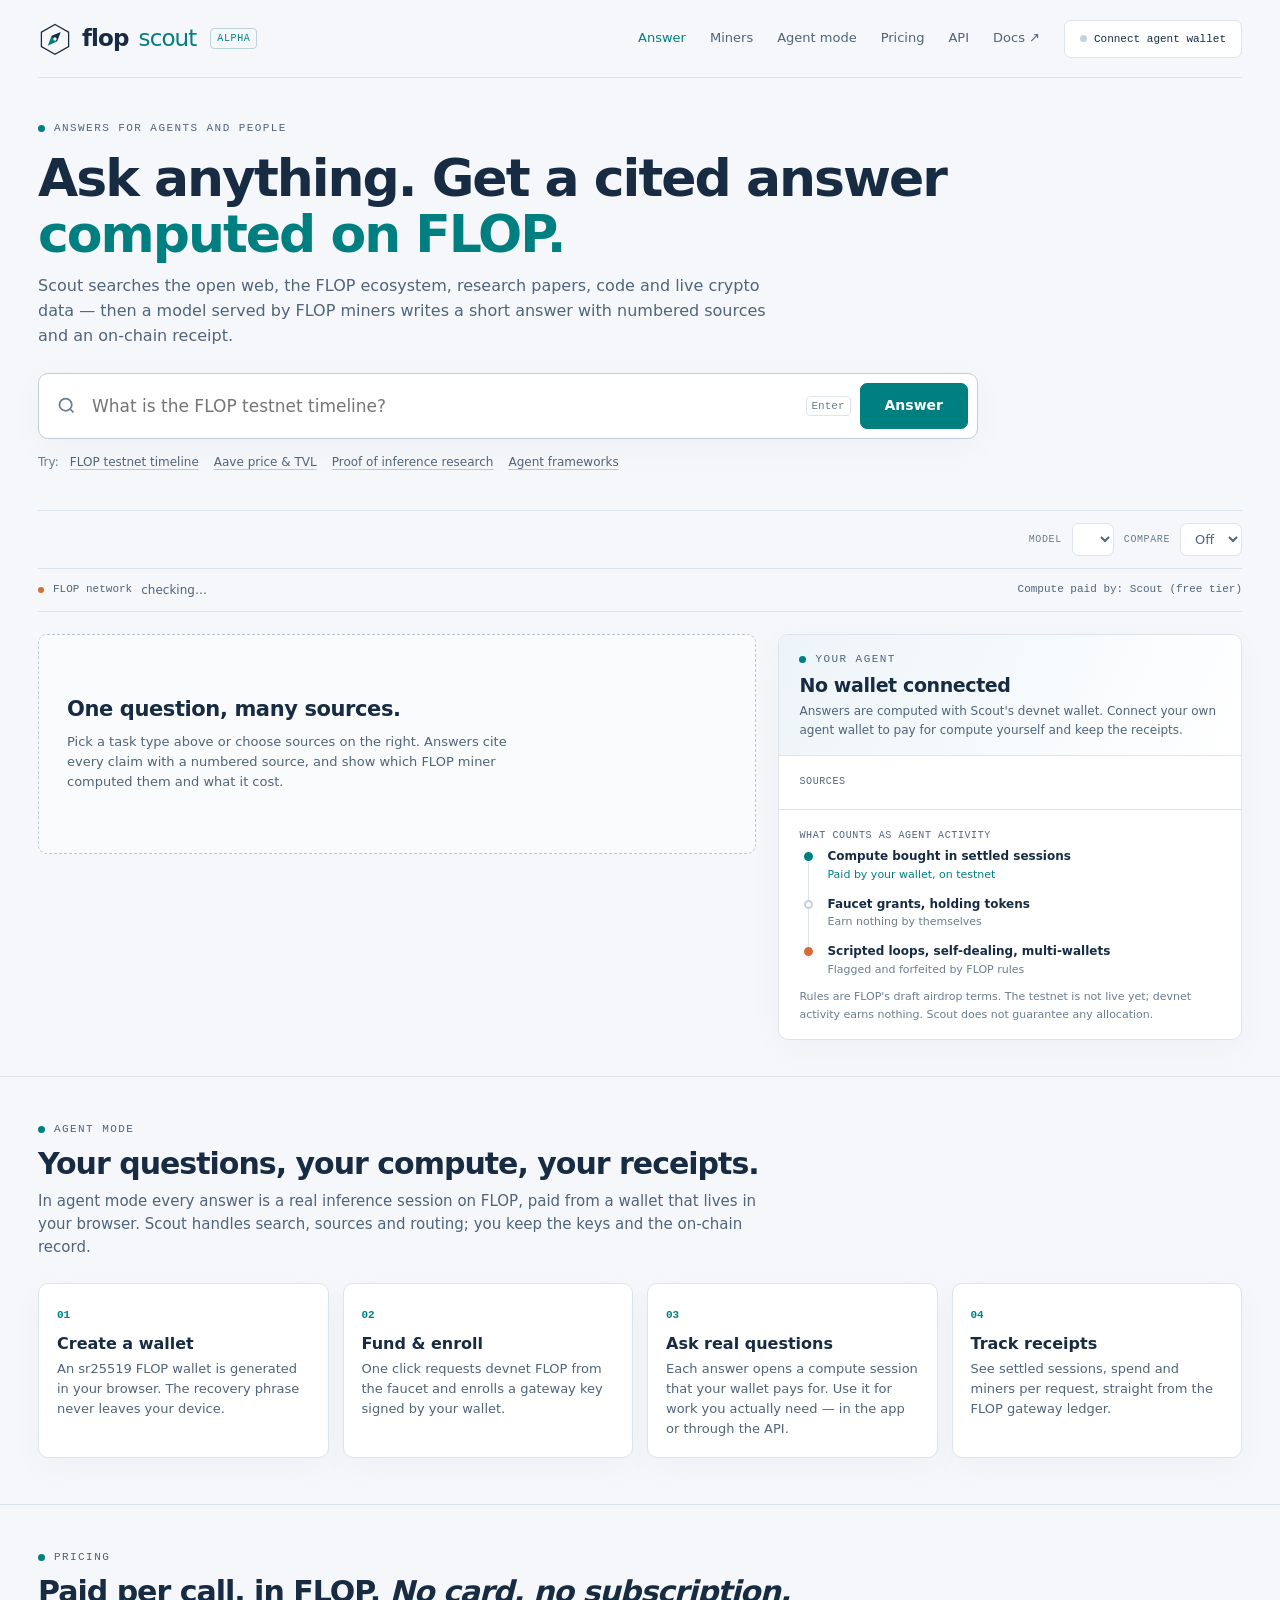
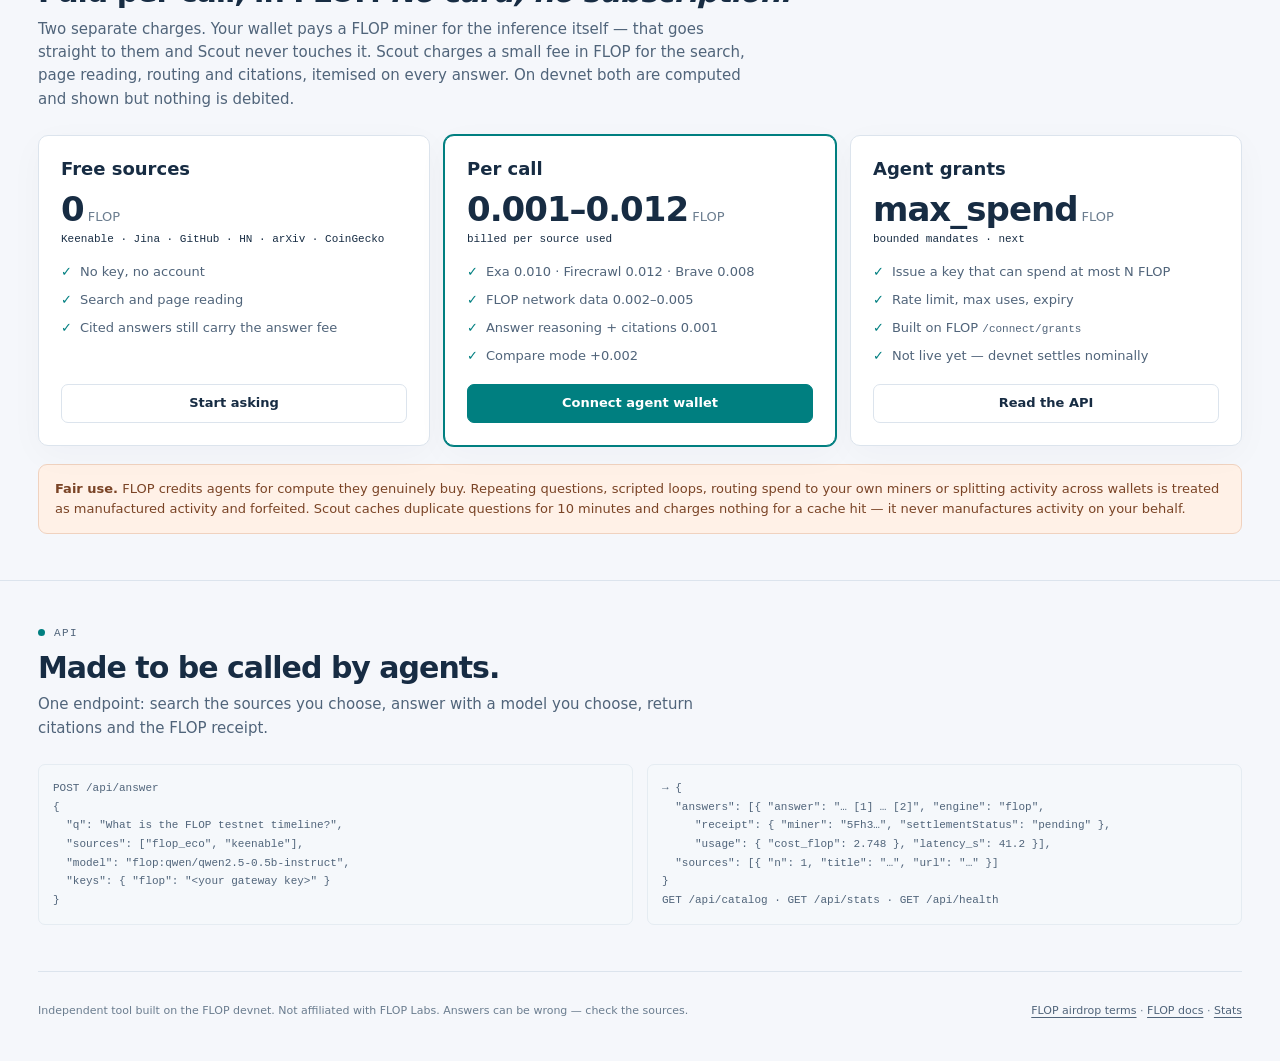
==== index.html @ 214ff140 "Flop Scout — search and page-reading that agents pay for in FLOP Most agent tooling assumes a human " ====
<!doctype html>
<html lang="en"><head><meta charset="utf-8"><meta name="viewport" content="width=device-width,initial-scale=1">
<title>Flop Scout — cited answers and live miner explorer for the FLOP network</title>
<meta name="description" content="Ask anything and get a cited answer computed on FLOP, or explore every miner on the network ranked by real settlement performance.">
<link rel="stylesheet" href="static/app.css">
</head><body>
<div class="shell">
<header class="topbar">
  <a class="brand" href="./" aria-label="Flop Scout home">
    <svg viewBox="0 0 40 40" fill="none" aria-hidden="true"><path d="M20 3 36 12v17L20 38 4 29V12L20 3Z" stroke="#172c43" stroke-width="1.5"/><path d="m26.5 12-4.2 11-10.8 4.8 4.3-11.2L26.5 12Z" fill="#007f80"/><path d="m26.5 12-10.7 4.6 6.5 6.4 4.2-11Z" fill="#172c43"/><circle cx="20" cy="20" r="2" fill="white"/></svg>
    <span>flop</span><span class="lite">scout</span><span class="alpha">alpha</span>
  </a>
  <nav class="nav">
    <a href="./" class="on">Answer</a>
    <a href="./miners">Miners</a>
    <a href="#agent" class="hide-m">Agent mode</a>
    <a href="#pricing" class="hide-m">Pricing</a>
    <a href="#api" class="hide-m">API</a>
    <a href="https://docs.flop.network" class="hide-m">Docs ↗</a>
    <button class="btn wallet-pill" id="walletBtn"><i></i><span>Connect agent wallet</span></button>
  </nav>
</header>

<section class="hero">
  <div class="eyebrow">Answers for agents and people</div>
  <h1>Ask anything. Get a cited answer <em>computed on FLOP.</em></h1>
  <p>Scout searches the open web, the FLOP ecosystem, research papers, code and live crypto data — then a model served by FLOP miners writes a short answer with numbered sources and an on-chain receipt.</p>
  <form class="ask" id="askForm">
    <svg viewBox="0 0 24 24" fill="none" stroke="currentColor" stroke-width="2"><circle cx="11" cy="11" r="7"/><path d="m20 20-3.5-3.5"/></svg>
    <input id="q" type="text" placeholder="What is the FLOP testnet timeline?" autocomplete="off" maxlength="500" aria-label="Question">
    <span class="kbd">Enter</span>
    <button class="btn primary" id="goBtn" type="submit">Answer</button>
  </form>
  <div class="examples">Try:
    <button data-q="When does the FLOP testnet start and how long does it run?" data-p="flop">FLOP testnet timeline</button>
    <button data-q="What is the current price and TVL of Aave?" data-p="crypto">Aave price &amp; TVL</button>
    <button data-q="proof of inference verification" data-p="science">Proof of inference research</button>
    <button data-q="Best open-source agent frameworks" data-p="dev">Agent frameworks</button>
  </div>
</section>

<div class="strip">
  <div class="chips" id="presets"></div>
  <div class="selects">
    <label for="model">Model</label><select id="model"></select>
    <label for="compare">Compare</label><select id="compare"><option value="">Off</option></select>
  </div>
</div>
<div class="strip" style="border-top:0;margin-top:0">
  <div class="netstate"><span class="dot" id="netDot"></span><span class="mono" id="netName">FLOP network</span><span id="netNote">checking…</span></div>
  <div class="mono" id="paidBy">Compute paid by: Scout (free tier)</div>
</div>

<main class="workspace">
  <div class="layout">
    <div id="results">
      <div class="empty">
        <h2>One question, many sources.</h2>
        <p>Pick a task type above or choose sources on the right. Answers cite every claim with a numbered source, and show which FLOP miner computed them and what it cost.</p>
      </div>
    </div>
    <aside class="card side">
      <div class="side-head">
        <div class="eyebrow">Your agent</div>
        <h2 id="agentTitle">No wallet connected</h2>
        <p id="agentSub">Answers are computed with Scout's devnet wallet. Connect your own agent wallet to pay for compute yourself and keep the receipts.</p>
      </div>
      <div class="side-sec" id="agentStats" hidden>
        <div class="stats">
          <div class="stat"><b id="stSessions">0</b><span>settled</span></div>
          <div class="stat"><b id="stSpend">0</b><span>FLOP spent</span></div>
          <div class="stat"><b id="stQuota">—</b><span>quota left</span></div>
        </div>
        <p class="note" id="stNote"></p>
        <div class="row"><button class="btn small" id="refreshAgent">Refresh</button><button class="btn small ghost" id="openWallet">Manage wallet</button></div>
      </div>
      <div class="side-sec">
        <h3>Sources</h3>
        <div class="srcpick" id="sourcePick"></div>
      </div>
      <div class="side-sec">
        <h3>What counts as agent activity</h3>
        <div class="ledger">
          <div class="lrow ok"><span class="lmark"></span><div><div class="lname">Compute bought in settled sessions</div><div class="lval">Paid by your wallet, on testnet</div></div></div>
          <div class="lrow"><span class="lmark"></span><div><div class="lname">Faucet grants, holding tokens</div><div class="lval">Earn nothing by themselves</div></div></div>
          <div class="lrow warn"><span class="lmark"></span><div><div class="lname">Scripted loops, self-dealing, multi-wallets</div><div class="lval">Flagged and forfeited by FLOP rules</div></div></div>
        </div>
        <p class="note">Rules are FLOP's draft airdrop terms. The testnet is not live yet; devnet activity earns nothing. Scout does not guarantee any allocation.</p>
      </div>
    </aside>
  </div>
</main>
</div>

<section class="band" id="agent"><div class="shell">
  <div class="eyebrow">Agent mode</div>
  <h2>Your questions, your compute, your receipts.</h2>
  <p>In agent mode every answer is a real inference session on FLOP, paid from a wallet that lives in your browser. Scout handles search, sources and routing; you keep the keys and the on-chain record.</p>
  <div class="steps">
    <div class="card step"><b>01</b><h3>Create a wallet</h3><p>An sr25519 FLOP wallet is generated in your browser. The recovery phrase never leaves your device.</p></div>
    <div class="card step"><b>02</b><h3>Fund &amp; enroll</h3><p>One click requests devnet FLOP from the faucet and enrolls a gateway key signed by your wallet.</p></div>
    <div class="card step"><b>03</b><h3>Ask real questions</h3><p>Each answer opens a compute session that your wallet pays for. Use it for work you actually need — in the app or through the API.</p></div>
    <div class="card step"><b>04</b><h3>Track receipts</h3><p>See settled sessions, spend and miners per request, straight from the FLOP gateway ledger.</p></div>
  </div>
</div></section>

<section class="band" id="pricing"><div class="shell">
  <div class="eyebrow">Pricing</div>
  <h2>Paid per call, in FLOP. <em>No card, no subscription.</em></h2>
  <p>Two separate charges. Your wallet pays a FLOP miner for the inference itself — that goes straight to them and Scout never touches it. Scout charges a small fee in FLOP for the search, page reading, routing and citations, itemised on every answer. On devnet both are computed and shown but nothing is debited.</p>
  <div class="plans">
    <div class="card plan"><h3>Free sources</h3><div class="price">0<small> FLOP</small></div><div class="mono">Keenable · Jina · GitHub · HN · arXiv · CoinGecko</div>
      <ul><li>No key, no account</li><li>Search and page reading</li><li>Cited answers still carry the answer fee</li></ul>
      <a class="btn" href="#">Start asking</a></div>
    <div class="card plan hl"><h3>Per call</h3><div class="price">0.001–0.012<small> FLOP</small></div><div class="mono">billed per source used</div>
      <ul><li>Exa 0.010 · Firecrawl 0.012 · Brave 0.008</li><li>FLOP network data 0.002–0.005</li><li>Answer reasoning + citations 0.001</li><li>Compare mode +0.002</li></ul>
      <button class="btn primary" data-open-wallet>Connect agent wallet</button></div>
    <div class="card plan"><h3>Agent grants</h3><div class="price mono">max_spend<small> FLOP</small></div><div class="mono">bounded mandates · next</div>
      <ul><li>Issue a key that can spend at most N FLOP</li><li>Rate limit, max uses, expiry</li><li>Built on FLOP <span class="mono">/connect/grants</span></li><li>Not live yet — devnet settles nominally</li></ul>
      <a class="btn" href="#api">Read the API</a></div>
  </div>
  <div class="warnbox"><b>Fair use.</b> FLOP credits agents for compute they genuinely buy. Repeating questions, scripted loops, routing spend to your own miners or splitting activity across wallets is treated as manufactured activity and forfeited. Scout caches duplicate questions for 10 minutes and charges nothing for a cache hit — it never manufactures activity on your behalf.</div>
</div></section>

<section class="band" id="api"><div class="shell">
  <div class="eyebrow">API</div>
  <h2>Made to be called by agents.</h2>
  <p>One endpoint: search the sources you choose, answer with a model you choose, return citations and the FLOP receipt.</p>
  <div class="api">
<pre class="code">POST /api/answer
{
  "q": "What is the FLOP testnet timeline?",
  "sources": ["flop_eco", "keenable"],
  "model": "flop:qwen/qwen2.5-0.5b-instruct",
  "keys": { "flop": "&lt;your gateway key&gt;" }
}</pre>
<pre class="code">→ {
  "answers": [{ "answer": "… [1] … [2]", "engine": "flop",
     "receipt": { "miner": "5Fh3…", "settlementStatus": "pending" },
     "usage": { "cost_flop": 2.748 }, "latency_s": 41.2 }],
  "sources": [{ "n": 1, "title": "…", "url": "…" }]
}
GET /api/catalog · GET /api/stats · GET /api/health</pre>
  </div>
</div></section>

<div class="shell"><footer>
  <p>Independent tool built on the FLOP devnet. Not affiliated with FLOP Labs. Answers can be wrong — check the sources.</p>
  <p><a href="https://flop.finance/airdrop/" target="_blank" rel="noopener">FLOP airdrop terms</a> · <a href="https://docs.flop.network" target="_blank" rel="noopener">FLOP docs</a> · <a href="api/stats" target="_blank">Stats</a></p>
</footer></div>

<dialog id="walletDlg">
  <div class="dhead"><h2>Agent wallet</h2><button class="x" data-close aria-label="Close">×</button></div>
  <div class="dbody" id="walletBody"></div>
</dialog>
<div class="toast" id="toast"></div>
<script src="static/wallet.js"></script>
<script src="static/app.js"></script>
</body></html>
---- static/app.css ----
:root{--paper:#f5f7fb;--surface:#fff;--ink:#172c43;--secondary:#50647a;--teal:#007f80;--teal-d:#006d70;--teal-wash:#e4f3f1;
--orange:#d66d36;--orange-wash:#fff1e7;--blue:#d8e6f1;--line:#dce4ed;--muted:#6b7d8f;
--display:"Segoe UI Variable Display","Segoe UI",Inter,system-ui,sans-serif;--body:"Segoe UI",Inter,system-ui,Arial,sans-serif;
--mono:"Cascadia Code","SFMono-Regular",Consolas,monospace;--shadow:0 9px 35px #172c4308}
*{box-sizing:border-box}html{scroll-behavior:smooth}
body{margin:0;background:var(--paper);color:var(--ink);font:15px/1.55 var(--body);-webkit-font-smoothing:antialiased}
a{color:var(--teal);text-underline-offset:3px}button,input,select,textarea{font:inherit;color:inherit}button{cursor:pointer}
button:disabled{opacity:.6;cursor:wait}:focus-visible{outline:3px solid #00888a80;outline-offset:3px}
.shell{max-width:1280px;margin:auto;padding:0 38px}
/* top bar */
.topbar{height:78px;display:flex;align-items:center;justify-content:space-between;border-bottom:1px solid var(--line);gap:20px}
.brand{display:flex;align-items:center;gap:10px;color:var(--ink);text-decoration:none;font:700 23px/1 var(--display);letter-spacing:-.9px}
.brand svg{width:34px;height:34px}.brand .lite{font-weight:400;color:var(--teal)}
.alpha{font:10px var(--mono);letter-spacing:.06em;text-transform:uppercase;border:1px solid #bad5d8;color:var(--teal);border-radius:4px;padding:4px 6px;margin-left:4px}
.nav{display:flex;gap:24px;align-items:center}.nav a{color:var(--secondary);font-size:13px;text-decoration:none}.nav a:hover,.nav a.on{color:var(--teal)}
.btn{min-height:38px;padding:8px 15px;border:1px solid var(--line);border-radius:7px;background:#fff;color:var(--ink);font-size:13px;font-weight:600;
text-decoration:none;display:inline-flex;justify-content:center;align-items:center;gap:7px;transition:.15s}
.btn:hover{border-color:#91acbc;background:#fbfdff}.btn.primary{background:var(--teal);color:#fff;border-color:var(--teal)}.btn.primary:hover{background:var(--teal-d)}
.btn.small{min-height:30px;padding:5px 10px;font-size:12px}.btn.ghost{background:transparent}
.wallet-pill{font:11px var(--mono);display:inline-flex;align-items:center;gap:7px}.wallet-pill i{width:7px;height:7px;border-radius:50%;background:#c6d1dd}
.wallet-pill.on i{background:var(--teal)}
/* hero */
.hero{padding:44px 0 18px;max-width:1000px}
.eyebrow{font:11px var(--mono);letter-spacing:.13em;color:var(--secondary);text-transform:uppercase;display:flex;align-items:center;gap:9px}
.eyebrow:before{content:"";width:7px;height:7px;border-radius:50%;background:var(--teal)}
h1{font:600 clamp(34px,4.1vw,52px)/1.08 var(--display);letter-spacing:-2px;margin:16px 0 12px}h1 em{font-style:normal;color:var(--teal)}
.hero p{margin:0;color:var(--secondary);max-width:760px;font-size:16px}
.ask{display:flex;gap:9px;padding:9px;background:#fff;border:1px solid #becedc;box-shadow:var(--shadow);border-radius:10px;align-items:center;margin-top:24px;max-width:940px}
.ask:focus-within{border-color:var(--teal);box-shadow:0 0 0 3px #007f8012}.ask svg{margin:0 4px 0 8px;width:21px;height:21px;flex:none;color:var(--muted)}
.ask input{width:100%;min-width:0;border:0;background:transparent;padding:10px 2px;font-size:17px}.ask input:focus{outline:none}
.ask .btn.primary{padding:11px 24px;font-size:14px;min-height:46px}
.kbd{font:11px var(--mono);border:1px solid var(--line);padding:3px 5px;border-radius:4px;color:var(--muted);white-space:nowrap}
.examples{display:flex;align-items:center;gap:7px;margin-top:12px;color:var(--muted);font-size:12px;flex-wrap:wrap}
.examples button{border:0;background:transparent;color:var(--secondary);padding:2px 4px;text-decoration:underline;text-decoration-color:#bac8d3;text-underline-offset:3px;font-size:12px}
.examples button:hover{color:var(--teal)}
/* control strip */
.strip{display:flex;align-items:center;justify-content:space-between;gap:16px;border-top:1px solid var(--line);border-bottom:1px solid var(--line);padding:12px 0;margin-top:18px;font-size:12px;color:var(--secondary);flex-wrap:wrap}
.chips{display:flex;gap:6px;flex-wrap:wrap}.chip{background:transparent;border:1px solid transparent;color:var(--secondary);padding:6px 12px;border-radius:6px;font-size:13px}
.chip:hover{background:#e9eff5}.chip.on{background:var(--ink);border-color:var(--ink);color:#fff}
.selects{display:flex;gap:10px;align-items:center;flex-wrap:wrap}.selects label{font:10px var(--mono);text-transform:uppercase;letter-spacing:.06em;color:var(--muted)}
select{border:1px solid var(--line);border-radius:7px;background:#fff;padding:7px 10px;font-size:13px;max-width:280px}
.netstate{display:flex;gap:9px;align-items:center}.dot{width:6px;height:6px;background:var(--orange);border-radius:50%}.dot.ok{background:var(--teal)}
.mono{font-family:var(--mono);font-size:11px}
/* workspace */
.workspace{padding:22px 0 36px}.layout{display:grid;grid-template-columns:minmax(0,1.55fr) minmax(320px,1fr);gap:22px;align-items:start}
.card{background:var(--surface);border:1px solid var(--line);border-radius:10px;box-shadow:var(--shadow)}
.answers{display:grid;gap:12px}.answers.two{grid-template-columns:1fr 1fr}
.answer{padding:20px 22px}.answer-top{display:flex;gap:8px;align-items:center;justify-content:space-between}
.kind{font:9px var(--mono);letter-spacing:.07em;text-transform:uppercase;padding:3px 6px;border-radius:3px;background:var(--teal-wash);color:var(--teal)}
.kind.or{background:var(--orange-wash);color:#a55a34}.kind.grey{background:#edf2f7;color:var(--secondary)}
.answer-body{font-size:15.5px;line-height:1.7;margin:12px 0 0;white-space:pre-wrap}.answer-body a{font:600 11px var(--mono);text-decoration:none;background:var(--teal-wash);padding:1px 4px;border-radius:3px;margin:0 1px}
.answer-meta{margin-top:14px;font:10px/1.5 var(--mono);color:var(--muted);display:flex;gap:12px;flex-wrap:wrap}
.answer-fee{margin-top:8px;font:10px/1.5 var(--mono);color:var(--secondary);border-top:1px solid var(--line);padding-top:8px}
.answer-fee em{color:var(--muted);font-style:normal}
.pricebox{margin-top:12px;font:10px/1.6 var(--mono);color:var(--secondary)}
.pricebox summary{cursor:pointer;color:var(--muted);list-style:none}
.pricebox summary::-webkit-details-marker{display:none}
.pricebox summary::before{content:"▸ ";color:var(--teal)}
.pricebox[open] summary::before{content:"▾ "}
.pricebox summary em{font-style:normal;color:var(--muted)}
.pricebox ul{list-style:none;margin:8px 0 0;padding:0;border-top:1px solid var(--line)}
.pricebox li{display:flex;justify-content:space-between;gap:16px;padding:3px 0;border-bottom:1px solid var(--line)}
.pricebox li span:last-child{color:var(--ink);white-space:nowrap}
.answer .err{color:var(--orange);font-size:13px;margin-top:10px}
.sources{display:grid;gap:8px;margin-top:14px}.sources h3,.side h3{font:10px var(--mono);color:var(--secondary);letter-spacing:.06em;text-transform:uppercase;margin:4px 0 6px}
.src{display:block;border:1px solid var(--line);border-radius:9px;background:#fff;padding:13px 15px;color:var(--ink);text-decoration:none;transition:.15s}
.src:hover{border-color:#a0b8c9}.src-top{display:flex;gap:7px;align-items:center}.src-n{font:600 10px var(--mono);color:var(--teal)}
.src-from{font:9px var(--mono);text-transform:uppercase;letter-spacing:.06em;color:var(--muted);margin-left:auto}
.src h4{font:600 14px/1.3 var(--display);margin:6px 0 4px;overflow-wrap:anywhere}.src p{margin:0;color:var(--secondary);font-size:12px;line-height:1.55;
display:-webkit-box;-webkit-line-clamp:2;-webkit-box-orient:vertical;overflow:hidden}
.side{position:sticky;top:20px;overflow:hidden}.side-head{padding:18px 20px 16px;border-bottom:1px solid var(--line);background:linear-gradient(115deg,#edf4f9,#fff)}
.side-head h2{font:600 19px/1.3 var(--display);letter-spacing:-.4px;margin:8px 0 4px}.side-head p{font-size:12px;color:var(--secondary);margin:0}
.side-sec{padding:16px 20px;border-bottom:1px solid var(--line)}.side-sec:last-child{border:0}
.ledger{position:relative;margin-left:5px}.ledger:before{content:"";position:absolute;top:7px;bottom:20px;left:4px;width:1px;background:var(--line)}
.lrow{display:grid;grid-template-columns:11px 1fr;gap:12px;position:relative;margin:0 0 12px}.lrow:last-child{margin:0}
.lmark{height:9px;width:9px;border:2px solid #c6d1dd;border-radius:50%;margin-top:5px;background:#fff;z-index:1}
.lrow.ok .lmark{border-color:var(--teal);background:var(--teal)}.lrow.warn .lmark{border-color:var(--orange);background:var(--orange)}
.lname{font-size:12px;font-weight:600}.lval{font-size:11px;color:var(--muted)}.lrow.ok .lval{color:var(--teal)}
.stats{display:grid;grid-template-columns:repeat(3,1fr);gap:10px}.stat b{display:block;font:600 20px var(--display);letter-spacing:-.5px}.stat span{font:10px var(--mono);color:var(--muted);text-transform:uppercase}
.srcpick{display:grid;gap:2px}.srcpick .g{font:9px var(--mono);text-transform:uppercase;letter-spacing:.07em;color:var(--muted);margin:8px 0 2px}
.srcpick label{display:flex;gap:8px;align-items:center;font-size:13px;padding:3px 0;cursor:pointer}.srcpick small{color:var(--muted);font-size:11px;margin-left:auto}
.note{font-size:11px;color:var(--muted);line-height:1.6;margin:10px 0 0}
.empty{padding:40px 28px;border:1px dashed #b7c9d9;border-radius:9px;background:#ffffff75;min-height:220px;display:flex;flex-direction:column;justify-content:center}
.empty h2{font:600 21px/1.3 var(--display);margin:0 0 8px;letter-spacing:-.4px}.empty p{margin:0;color:var(--secondary);font-size:13px;max-width:460px}
.skeleton{height:120px;border:1px solid var(--line);border-radius:9px;background:linear-gradient(100deg,#fff 10%,#edf2f7 40%,#fff 70%);background-size:220% 100%;animation:sh 1.4s infinite}
@keyframes sh{to{background-position:-120% 0}}
.progress{font:11px var(--mono);color:var(--secondary);display:flex;align-items:center;gap:8px;margin-bottom:10px}
.progress i{width:7px;height:7px;border-radius:50%;background:var(--teal);animation:pl 1s infinite}@keyframes pl{50%{opacity:.25}}
/* sections */
section.band{padding:46px 0;border-top:1px solid var(--line)}section.band h2{font:600 30px/1.15 var(--display);letter-spacing:-1px;margin:12px 0 8px}
section.band>.shell>p{color:var(--secondary);max-width:720px;margin:0 0 24px}
.steps{display:grid;grid-template-columns:repeat(4,1fr);gap:14px}.step{padding:18px}.step b{font:600 11px var(--mono);color:var(--teal)}
.step h3{font:600 16px var(--display);margin:8px 0 6px}.step p{font-size:13px;color:var(--secondary);margin:0}
.plans{display:grid;grid-template-columns:repeat(3,1fr);gap:14px}.plan{padding:22px;display:flex;flex-direction:column}
.plan.hl{border-color:var(--teal);box-shadow:0 0 0 1px var(--teal),var(--shadow)}.plan h3{font:600 18px var(--display);margin:0}
.price{font:600 34px var(--display);letter-spacing:-1px;margin:10px 0 2px}.price small{font-size:13px;color:var(--muted);font-weight:400;letter-spacing:0}
.plan ul{padding:0;margin:14px 0 18px;list-style:none;display:grid;gap:8px;font-size:13px;color:var(--secondary)}
.plan li:before{content:"✓";color:var(--teal);font-weight:700;margin-right:8px}.plan .btn{margin-top:auto}
.warnbox{border:1px solid #f0d2bf;background:var(--orange-wash);border-radius:9px;padding:14px 16px;font-size:13px;color:#7a4426;margin-top:18px}
.api{display:grid;grid-template-columns:1fr 1fr;gap:14px}.code{font:11px/1.7 var(--mono);white-space:pre-wrap;word-break:break-word;margin:0;color:var(--secondary);
background:#f5f8fb;padding:14px;border:1px solid #e5ecf2;border-radius:7px}
footer{border-top:1px solid var(--line);display:flex;justify-content:space-between;gap:25px;font-size:11px;color:var(--muted);padding:19px 0 26px}
footer a{color:var(--secondary)}
/* dialog */
dialog{padding:0;border:1px solid var(--line);border-radius:12px;max-width:620px;width:calc(100vw - 30px);background:#fff;color:var(--ink);box-shadow:0 25px 100px #172c4329}
dialog::backdrop{background:#142b4566;backdrop-filter:blur(3px)}.dhead{display:flex;justify-content:space-between;gap:20px;padding:24px 26px 0}
.dhead h2{font:600 23px var(--display);letter-spacing:-.6px;margin:0}.x{border:0;background:#eef3f8;border-radius:5px;width:29px;height:29px;font-size:20px;line-height:1;color:var(--secondary)}
.dbody{padding:12px 26px 24px;font-size:13px;color:var(--secondary)}.dbody input,.dbody textarea{width:100%;border:1px solid #becedc;border-radius:6px;background:#f8fafc;padding:10px;margin:6px 0 10px;font:12px var(--mono)}
.row{display:flex;gap:8px;flex-wrap:wrap;margin-top:8px}.seed{font:12px/1.8 var(--mono);background:#f5f8fb;border:1px dashed #b7c9d9;border-radius:7px;padding:12px;color:var(--ink);word-spacing:4px}
.toast{position:fixed;bottom:24px;left:50%;transform:translateX(-50%);border-radius:7px;padding:10px 17px;background:var(--ink);color:#fff;font-size:12px;z-index:20;display:none;max-width:calc(100vw - 30px)}
.toast.on{display:block}
/* ---- miners dashboard ---- */
.mlabel{font:9px var(--mono);text-transform:uppercase;letter-spacing:.06em;color:var(--muted)}
.board-head{display:flex;align-items:center;justify-content:space-between;margin-bottom:10px}
.board-head h3{font:600 14px var(--display);letter-spacing:-.3px;color:var(--secondary);margin:0}
.skeleton-wrap{border:0;background:transparent;min-height:auto}
.miner-card{padding:16px 18px;margin-bottom:9px;transition:.15s}
.miner-card:hover{border-color:#91acbc}
.miner-live{box-shadow:0 0 0 1px var(--teal-wash),var(--shadow)}
.miner-best{box-shadow:0 0 0 2px var(--teal),var(--shadow)}
.kind.router-best{background:var(--teal);color:#fff;border:none}
.kind.router-top{background:var(--teal-wash);color:var(--teal);border:none}
.miner-best .miner-rank{color:var(--teal);font-weight:700}
.miner-top{display:flex;align-items:center;gap:8px;flex-wrap:wrap;margin-bottom:10px}
.miner-rank{font:700 11px var(--mono);color:var(--muted);min-width:26px}
.miner-addr{font-size:12px;color:var(--secondary)}
.miner-bar-wrap{height:3px;background:#e9eff5;border-radius:2px;margin-bottom:10px}
.miner-bar{height:3px;background:var(--teal);border-radius:2px;transition:width .4s}
.miner-meta{display:grid;grid-template-columns:repeat(4,1fr);gap:8px 14px;font-size:12px}
.miner-col{display:flex;flex-direction:column;gap:3px}
.miner-pf{display:flex;gap:5px;flex-wrap:wrap;align-items:center}
.miner-foot{display:flex;align-items:center;gap:10px;flex-wrap:wrap;margin-top:10px;padding-top:10px;border-top:1px solid #f0f4f8;font-size:11px;color:var(--muted)}
.gpu-tag{background:#f5f8fb;border:1px solid var(--line);border-radius:4px;padding:1px 5px;font-size:11px;color:var(--secondary)}
.dot-sep{color:#c6d1dd}
.c-ok{color:var(--teal)}.c-warn{color:#b88a00}.c-err{color:var(--orange)}.c-muted{color:var(--muted)}.c-teal{color:var(--teal)}
.chip-cnt{font:10px var(--mono);color:var(--muted);margin-left:3px}
/* leaderboard */
.table-wrap{overflow-x:auto}.ltable{width:100%;border-collapse:collapse;font-size:13px;min-width:620px}
.ltable th{font:9px var(--mono);text-transform:uppercase;letter-spacing:.07em;color:var(--muted);padding:6px 10px;border-bottom:1px solid var(--line);text-align:left}
.ltable td{padding:9px 10px;border-bottom:1px solid #f0f4f8;vertical-align:middle}
.ltable tr.tr-active td:first-child{border-left:2px solid var(--teal);padding-left:8px}
.ltable tbody tr:hover td{background:#f8fafc}
.ltable a{text-decoration:none;color:var(--secondary)}.ltable a:hover{color:var(--teal)}
/* countries */
.cg{display:flex;flex-wrap:wrap;gap:9px;margin-top:4px}
.cc-cell{display:flex;align-items:center;gap:6px;background:#fff;border:1px solid var(--line);border-radius:7px;padding:7px 11px;font-size:13px}
.cc-flag{font-size:19px;line-height:1}
@media(max-width:980px){.layout,.api{grid-template-columns:1fr}.steps,.plans{grid-template-columns:1fr 1fr}.answers.two{grid-template-columns:1fr}.side{position:static}.nav a.hide-m{display:none}.miner-meta{grid-template-columns:1fr 1fr}}
@media(max-width:620px){.shell{padding:0 18px}.steps,.plans{grid-template-columns:1fr}.kbd{display:none}}
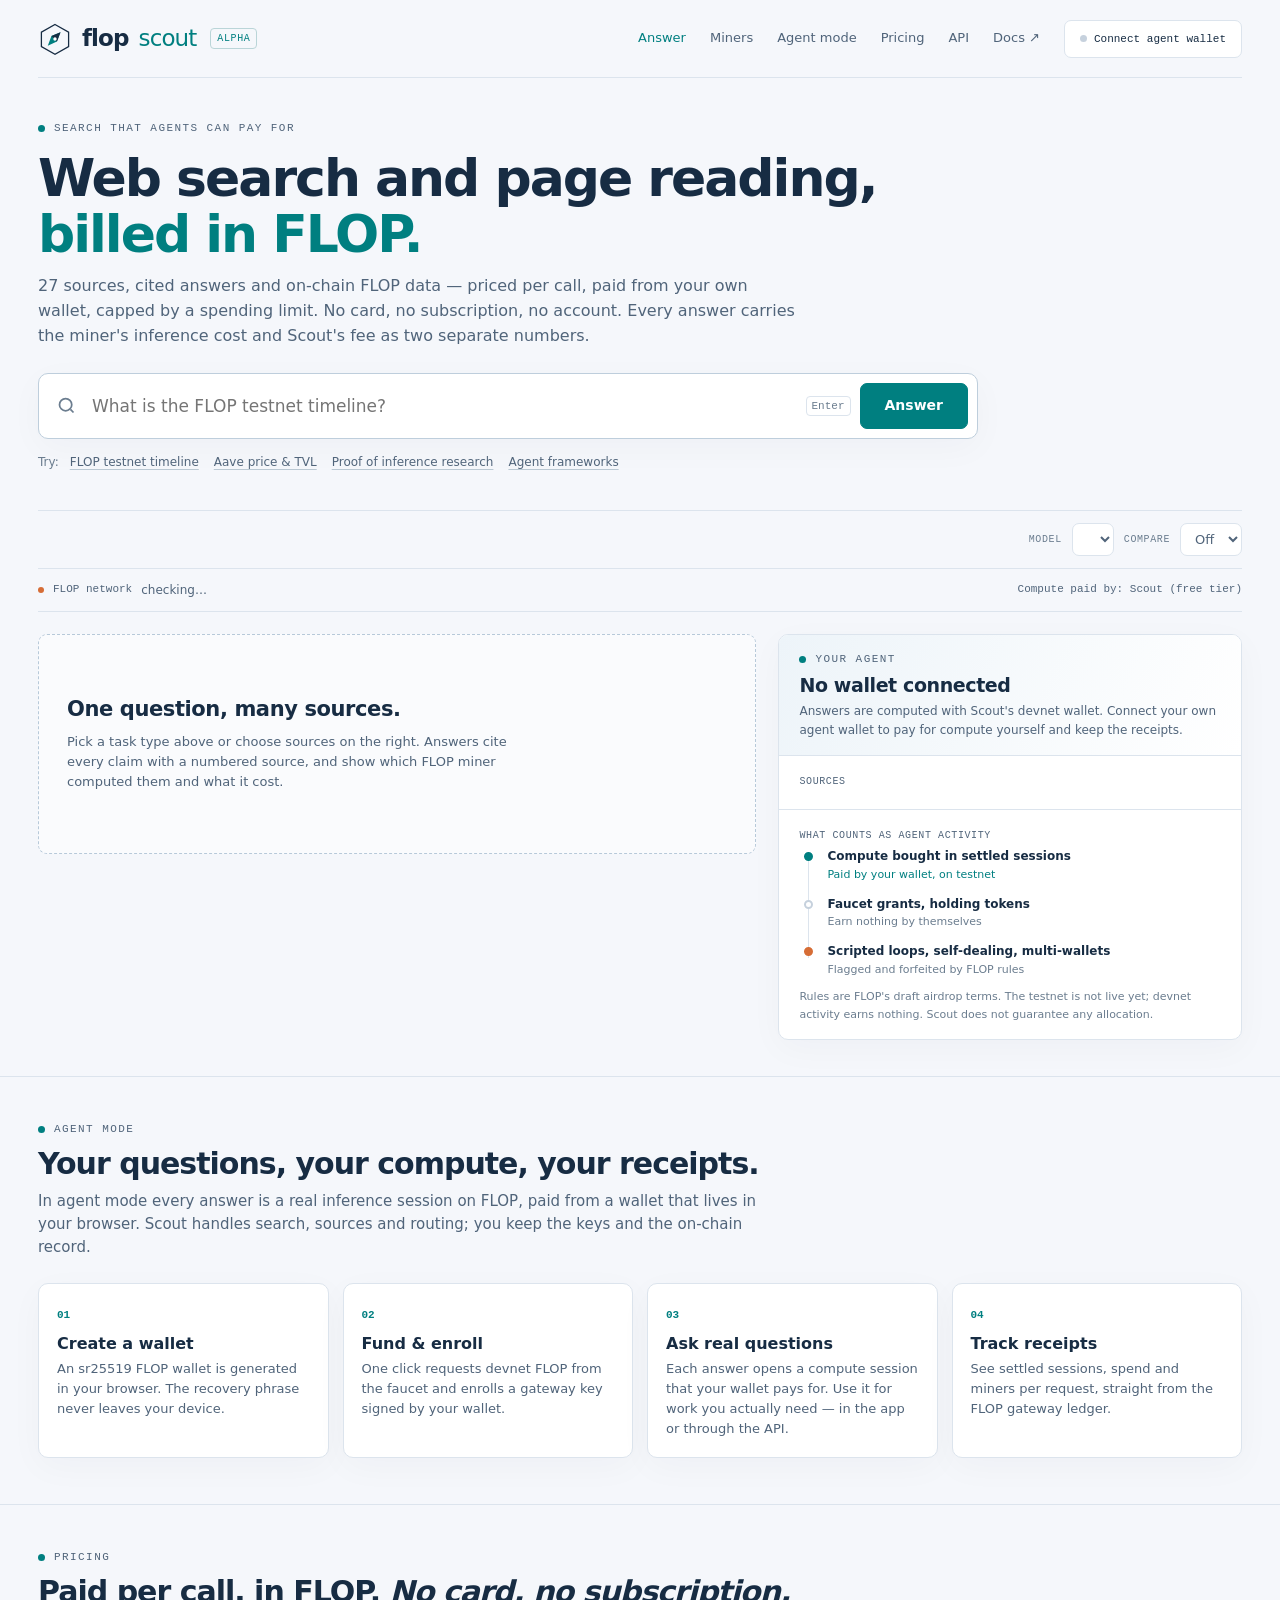
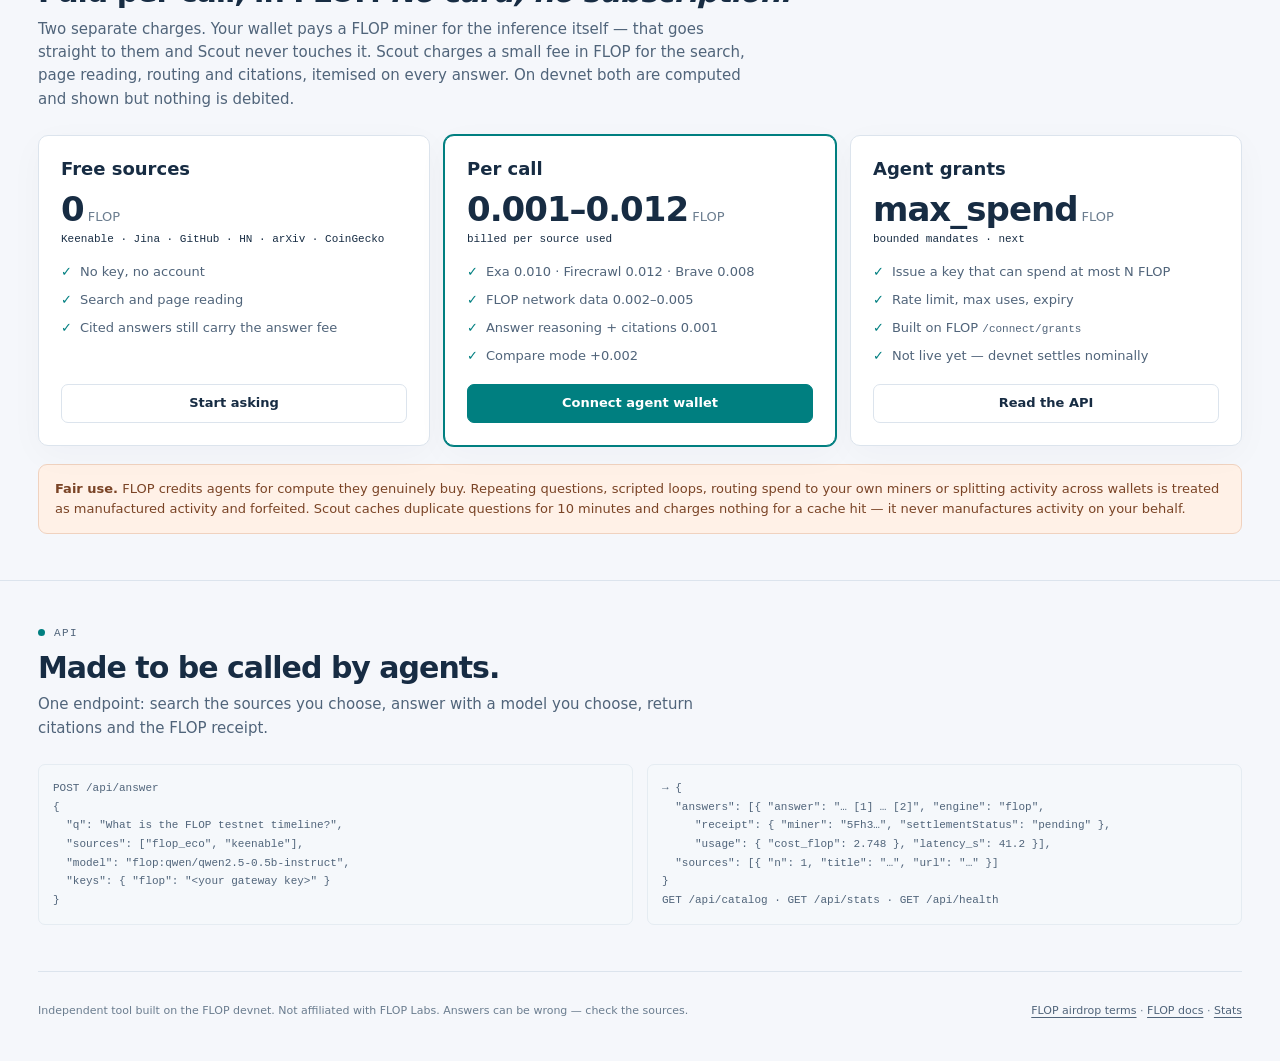
==== commit e4c3d81d: "Point the app at flopscout.com; tighten CORS and page metadata - nginx server_name and the certbot l" ====
--- a/index.html
+++ b/index.html
@@ -1,7 +1,12 @@
 <!doctype html>
 <html lang="en"><head><meta charset="utf-8"><meta name="viewport" content="width=device-width,initial-scale=1">
 <title>Flop Scout — cited answers and live miner explorer for the FLOP network</title>
-<meta name="description" content="Ask anything and get a cited answer computed on FLOP, or explore every miner on the network ranked by real settlement performance.">
+<meta name="description" content="Search and page-reading that agents can pay for in FLOP. Cited answers with an itemised price and an on-chain receipt, plus every FLOP miner ranked by real settlement performance.">
+<link rel="canonical" href="https://flopscout.com/">
+<meta property="og:title" content="Flop Scout — search agents can pay for, in FLOP">
+<meta property="og:description" content="27 sources, cited answers, itemised FLOP price, on-chain receipt. Every FLOP miner ranked by settlement performance.">
+<meta property="og:url" content="https://flopscout.com/">
+<meta property="og:type" content="website">
 <link rel="stylesheet" href="static/app.css">
 </head><body>
 <div class="shell">
@@ -22,9 +27,9 @@
 </header>
 
 <section class="hero">
-  <div class="eyebrow">Answers for agents and people</div>
-  <h1>Ask anything. Get a cited answer <em>computed on FLOP.</em></h1>
-  <p>Scout searches the open web, the FLOP ecosystem, research papers, code and live crypto data — then a model served by FLOP miners writes a short answer with numbered sources and an on-chain receipt.</p>
+  <div class="eyebrow">Search that agents can pay for</div>
+  <h1>Web search and page reading, <em>billed in FLOP.</em></h1>
+  <p>27 sources, cited answers and on-chain FLOP data — priced per call, paid from your own wallet, capped by a spending limit. No card, no subscription, no account. Every answer carries the miner's inference cost and Scout's fee as two separate numbers.</p>
   <form class="ask" id="askForm">
     <svg viewBox="0 0 24 24" fill="none" stroke="currentColor" stroke-width="2"><circle cx="11" cy="11" r="7"/><path d="m20 20-3.5-3.5"/></svg>
     <input id="q" type="text" placeholder="What is the FLOP testnet timeline?" autocomplete="off" maxlength="500" aria-label="Question">
